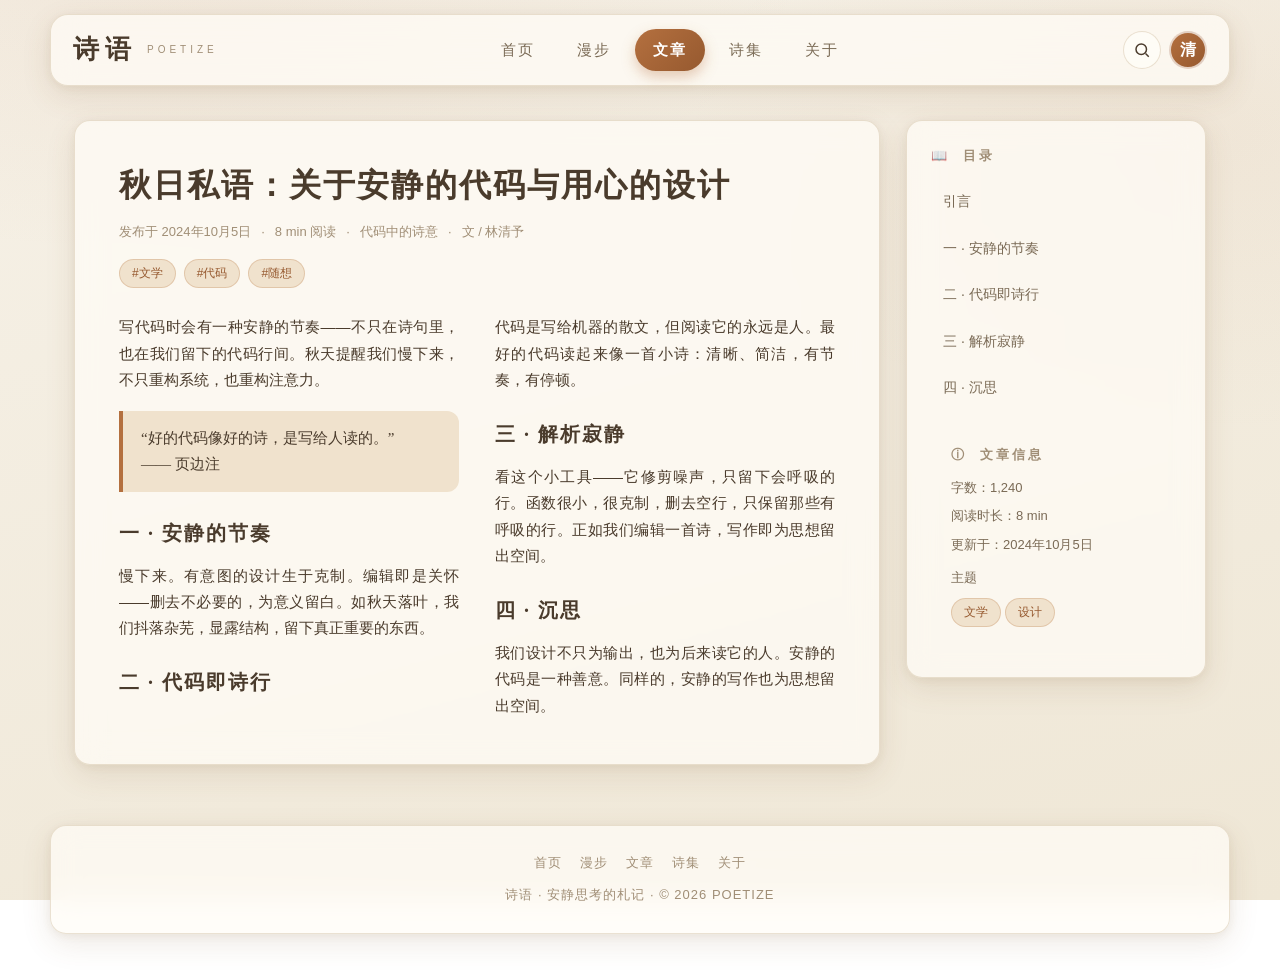
==== article.html @ 97671327 "init: 诗语 POETIZE 暖纸诗意风静态博客" ====
<!DOCTYPE html>
<html lang="zh-CN">
<head>
<meta charset="UTF-8">
<meta name="viewport" content="width=device-width, initial-scale=1.0">
<title>秋日私语 · 诗语</title>
<meta name="description" content="秋日私语：关于安静的代码与用心的设计。">
<link rel="stylesheet" href="css/style.css">
</head>
<body data-page="article">

<header class="site-header">
  <div class="header-inner">
    <a class="logo" href="index.html">
      <span class="logo-cn">诗语</span>
      <span><span class="logo-en">POETIZE</span></span>
    </a>
    <nav class="main-nav" id="mainNav">
      <a href="index.html" data-nav="index">首页</a>
      <a href="gallery.html" data-nav="gallery">漫步</a>
      <a href="article.html" data-nav="article">文章</a>
      <a href="timeline.html" data-nav="timeline">诗集</a>
      <a href="timeline.html" data-nav="about">关于</a>
    </nav>
    <div class="header-actions">
      <button class="icon-btn" id="searchBtn" aria-label="搜索">
        <svg viewBox="0 0 24 24" fill="none" stroke="currentColor" stroke-width="2"><circle cx="11" cy="11" r="7"/><path d="M21 21l-4.3-4.3"/></svg>
      </button>
      <span class="avatar" title="博主">清</span>
      <button class="icon-btn hamburger" id="hamburger" aria-label="菜单">
        <svg viewBox="0 0 24 24" fill="none" stroke="currentColor" stroke-width="2"><path d="M4 7h16M4 12h16M4 17h16"/></svg>
      </button>
    </div>
  </div>
  <div class="search-bar" id="searchBar">
    <div class="search-inner">
      <input id="searchInput" type="text" placeholder="搜索诗句、游记、随笔…">
      <div class="search-results" id="searchResults"></div>
    </div>
  </div>
</header>

<div class="wrap">
  <div class="article-wrap">
    <article class="article card">
      <h1>秋日私语：关于安静的代码与用心的设计</h1>
      <div class="meta"><span>发布于 2024年10月5日</span><span>·</span><span>8 min 阅读</span><span>·</span><span>代码中的诗意</span><span>·</span><span>文 / 林清予</span></div>
      <div class="tags"><a class="tag" href="timeline.html">#文学</a><a class="tag" href="timeline.html">#代码</a><a class="tag" href="timeline.html">#随想</a></div>

      <div class="article-body">
        <p>写代码时会有一种安静的节奏——不只在诗句里，也在我们留下的代码行间。秋天提醒我们慢下来，不只重构系统，也重构注意力。</p>

        <blockquote>“好的代码像好的诗，是写给人读的。”<br>—— 页边注</blockquote>

        <h2 id="s1">一 · 安静的节奏</h2>
        <p>慢下来。有意图的设计生于克制。编辑即是关怀——删去不必要的，为意义留白。如秋天落叶，我们抖落杂芜，显露结构，留下真正重要的东西。</p>

        <h2 id="s2">二 · 代码即诗行</h2>
        <p>代码是写给机器的散文，但阅读它的永远是人。最好的代码读起来像一首小诗：清晰、简洁，有节奏，有停顿。</p>

        <h2 id="s3">三 · 解析寂静</h2>
        <p>看这个小工具——它修剪噪声，只留下会呼吸的行。函数很小，很克制，删去空行，只保留那些有呼吸的行。正如我们编辑一首诗，写作即为思想留出空间。</p>

        <h2 id="s4">四 · 沉思</h2>
        <p>我们设计不只为输出，也为后来读它的人。安静的代码是一种善意。同样的，安静的写作也为思想留出空间。</p>
      </div>
    </article>

    <aside>
      <div class="toc-card card">
        <h4>📖 &nbsp;目录</h4>
        <nav class="toc">
          <a href="#s1" class="active">引言</a>
          <a href="#s1">一 · 安静的节奏</a>
          <a href="#s2">二 · 代码即诗行</a>
          <a href="#s3">三 · 解析寂静</a>
          <a href="#s4">四 · 沉思</a>
        </nav>
        <div class="info-card">
          <h4>ⓘ &nbsp;文章信息</h4>
          <p>字数：1,240</p>
          <p>阅读时长：8 min</p>
          <p>更新于：2024年10月5日</p>
          <p style="margin-top:10px;">主题</p>
          <p><span class="tag">文学</span><span class="tag">设计</span></p>
        </div>
      </div>
    </aside>
  </div>
</div>

<footer class="site-footer card wrap">
  <nav class="fnav">
    <a href="index.html">首页</a><a href="gallery.html">漫步</a><a href="article.html">文章</a>
    <a href="timeline.html">诗集</a><a href="timeline.html">关于</a>
  </nav>
  <p>诗语 · 安静思考的札记 · © <span id="year"></span> POETIZE</p>
</footer>

<button class="to-top" id="toTop" aria-label="回到顶部">↑</button>
<script src="js/main.js"></script>
</body>
</html>
---- css/style.css ----
/* ============================================================
   诗语 POETIZE · 暖纸诗意风（手写原创）
   纸色 #f6f1e7 / 墨色 #4a3b2c / 赭石 #b4703f
   纯静态，无构建，直接可用
   ============================================================ */

:root {
  --paper: #f6f1e7;
  --paper-deep: #efe7d6;
  --ink: #4a3b2c;
  --ink-soft: #7a6a55;
  --ink-faint: #a08e76;
  --accent: #b4703f;
  --accent-deep: #96592f;
  --accent-soft: #f0e2cd;
  --card: rgba(255, 253, 247, 0.72);
  --card-border: rgba(180, 150, 110, 0.28);
  --shadow-1: 0 2px 8px rgba(120, 85, 40, 0.08);
  --shadow-2: 0 10px 30px rgba(120, 85, 40, 0.12);
  --radius: 16px;
  --serif: "Songti SC", "STSong", "Noto Serif SC", "SimSun", serif;
  --sans: -apple-system, BlinkMacSystemFont, "Segoe UI", "PingFang SC",
          "Hiragino Sans GB", "Microsoft YaHei", "Noto Sans SC", sans-serif;
}

* { box-sizing: border-box; margin: 0; padding: 0; }
html { scroll-behavior: smooth; }

body {
  font-family: var(--sans);
  color: var(--ink);
  background:
    radial-gradient(1100px 500px at 12% -5%, rgba(180, 112, 63, 0.08), transparent 60%),
    radial-gradient(900px 500px at 95% 15%, rgba(180, 112, 63, 0.06), transparent 60%),
    linear-gradient(165deg, var(--paper), var(--paper-deep));
  background-attachment: fixed;
  line-height: 1.75;
  min-height: 100vh;
  -webkit-font-smoothing: antialiased;
}

img { max-width: 100%; display: block; }
a { color: inherit; text-decoration: none; }
h1, h2, h3, .serif { font-family: var(--serif); letter-spacing: 2px; }

.wrap { max-width: 1180px; margin: 0 auto; padding: 0 24px; }

/* ---------- 纸面卡片 ---------- */
.card {
  background: var(--card);
  -webkit-backdrop-filter: blur(14px);
  backdrop-filter: blur(14px);
  border: 1px solid var(--card-border);
  border-radius: var(--radius);
  box-shadow: var(--shadow-1), var(--shadow-2);
}

/* ---------- 页眉 ---------- */
.site-header {
  position: sticky; top: 14px; z-index: 100;
  max-width: 1180px; margin: 14px auto 0; border-radius: 18px;
  background: var(--card);
  -webkit-backdrop-filter: blur(16px); backdrop-filter: blur(16px);
  border: 1px solid var(--card-border);
  box-shadow: var(--shadow-1), var(--shadow-2);
}
.header-inner {
  display: flex; align-items: center; justify-content: space-between;
  padding: 12px 22px; gap: 12px;
}
.logo { display: flex; align-items: center; gap: 10px; }
.logo .logo-cn { font-family: var(--serif); font-size: 26px; font-weight: 700; letter-spacing: 6px; }
.logo .logo-en { font-size: 10px; letter-spacing: 4px; color: var(--ink-faint); display: block; line-height: 1; }
.main-nav { display: flex; gap: 6px; }
.main-nav a {
  padding: 8px 18px; border-radius: 999px; font-size: 15px; color: var(--ink-soft);
  white-space: nowrap; transition: all .25s ease; letter-spacing: 2px;
}
.main-nav a:hover { color: var(--accent-deep); background: var(--accent-soft); }
.main-nav a.active { color: #fff; font-weight: 700; background: linear-gradient(135deg, var(--accent), var(--accent-deep)); box-shadow: 0 6px 14px rgba(180,112,63,.35); }
.header-actions { display: flex; align-items: center; gap: 8px; }
.icon-btn {
  width: 38px; height: 38px; border-radius: 50%; border: 1px solid var(--card-border);
  background: var(--card); color: var(--ink); cursor: pointer;
  display: grid; place-items: center; transition: transform .2s ease;
}
.icon-btn:hover { transform: translateY(-2px); }
.icon-btn svg { width: 18px; height: 18px; }
.avatar {
  width: 38px; height: 38px; border-radius: 50%; flex: none;
  display: grid; place-items: center; color: #fff; font-weight: 700;
  background: linear-gradient(135deg, var(--accent), var(--accent-deep));
  border: 2px solid rgba(255,255,255,.7);
  font-family: var(--serif);
}
.hamburger { display: none; }
.search-bar { overflow: hidden; max-height: 0; transition: max-height .3s ease; }
.search-bar.open { max-height: 300px; border-top: 1px solid var(--card-border); }
.search-inner { padding: 14px 22px; }
.search-inner input {
  width: 100%; padding: 12px 16px; border-radius: 12px; font-size: 15px;
  border: 1px solid var(--card-border); background: rgba(255,255,255,.8);
  color: var(--ink); outline: none; font-family: var(--sans);
}
.search-inner input:focus { border-color: var(--accent); box-shadow: 0 0 0 3px rgba(180,112,63,.15); }
.search-results { margin-top: 10px; display: grid; gap: 8px; }
.search-results a { padding: 10px 14px; border-radius: 12px; background: var(--accent-soft); font-size: 14px; }
.search-empty { color: var(--ink-faint); font-size: 14px; padding: 8px 4px; }

/* ---------- 按钮 ---------- */
.btn {
  display: inline-flex; align-items: center; justify-content: center; gap: 8px;
  padding: 11px 30px; border-radius: 999px; border: none; cursor: pointer;
  font-size: 15px; font-weight: 700; font-family: var(--sans); letter-spacing: 2px;
  color: #fff; white-space: nowrap;
  background: linear-gradient(135deg, var(--accent), var(--accent-deep));
  box-shadow: 0 8px 20px rgba(180,112,63,.35);
  transition: transform .22s ease, box-shadow .22s ease;
}
.btn:hover { transform: translateY(-3px); box-shadow: 0 14px 28px rgba(180,112,63,.4); }

/* ---------- 首页 Hero ---------- */
.hero { position: relative; margin: 30px 0 10px; overflow: hidden; }
.hero-bg {
  position: absolute; top: 0; right: 0; bottom: 0; width: 64%;
  -webkit-mask-image: linear-gradient(90deg, transparent 0, #000 22%);
  mask-image: linear-gradient(90deg, transparent 0, #000 22%);
}
.hero-bg img { width: 100%; height: 100%; object-fit: cover; }
.hero-inner { position: relative; z-index: 1; padding: 64px 0 72px; max-width: 560px; }
.hero-inner h1 { font-size: clamp(30px, 4.4vw, 44px); margin-bottom: 14px; }
.hero-inner .sub { color: var(--ink-soft); font-size: 15.5px; margin-bottom: 26px; letter-spacing: 1px; }

/* ---------- 双栏 ---------- */
.layout { display: grid; grid-template-columns: 1fr 320px; gap: 26px; margin: 30px 0 46px; align-items: start; }
.section-title { font-size: 24px; margin: 6px 2px 4px; }
.section-sub { color: var(--ink-faint); font-size: 13px; letter-spacing: 2px; margin: 0 2px 20px; }

/* ---------- 文章卡片 ---------- */
.post-grid { display: grid; grid-template-columns: repeat(3, 1fr); gap: 20px; }
.post-card { overflow: hidden; transition: transform .28s ease, box-shadow .28s ease; display: flex; flex-direction: column; }
.post-card:hover { transform: translateY(-6px); }
.post-card .cover { overflow: hidden; margin: 10px 10px 0; border-radius: 12px; }
.post-card .cover img { width: 100%; height: 160px; object-fit: cover; transition: transform .6s ease; }
.post-card:hover .cover img { transform: scale(1.05); }
.post-body { padding: 16px 20px 20px; display: flex; flex-direction: column; flex: 1; }
.post-body h3 { font-size: 17px; margin-bottom: 8px; letter-spacing: 1px; }
.post-body h3 a:hover { color: var(--accent-deep); }
.post-excerpt { color: var(--ink-soft); font-size: 13.5px; margin-bottom: 12px;
  display: -webkit-box; -webkit-line-clamp: 2; -webkit-box-orient: vertical; overflow: hidden; }
.post-meta { margin-top: auto; display: flex; flex-wrap: wrap; gap: 8px; align-items: center; font-size: 12.5px; color: var(--ink-faint); }
.tag {
  font-size: 12px; color: var(--accent-deep); background: var(--accent-soft);
  border: 1px solid rgba(180,112,63,.25); padding: 3px 12px; border-radius: 999px; white-space: nowrap;
}
/* 宽幅大卡 */
.post-card.wide { display: grid; grid-template-columns: 200px 1fr; margin-top: 20px; }
.post-card.wide .cover { margin: 10px 0 10px 10px; }
.post-card.wide .cover img { height: 100%; min-height: 150px; }

/* ---------- 侧栏 ---------- */
.sidebar { display: grid; gap: 20px; position: sticky; top: 96px; }
.side-card { padding: 24px; text-align: center; }
.side-card h4 { font-size: 17px; margin-bottom: 16px; letter-spacing: 4px; }
.author-top .avatar.big { width: 78px; height: 78px; font-size: 30px; margin: 0 auto 10px; }
.author-top .avatar.big img { width: 100%; height: 100%; object-fit: cover; border-radius: 50%; }
.author-top .name { font-family: var(--serif); font-size: 20px; letter-spacing: 4px; }
.author-top .bio { color: var(--ink-soft); font-size: 13px; letter-spacing: 2px; margin: 6px 0 14px; }
.author-stats { display: flex; justify-content: center; gap: 26px; margin-bottom: 16px; }
.author-stats b { display: block; font-size: 19px; font-family: var(--serif); }
.author-stats span { font-size: 12px; color: var(--ink-faint); letter-spacing: 2px; }
.tag-cloud { display: flex; flex-wrap: wrap; gap: 8px; justify-content: center; }
.book-list { display: grid; gap: 10px; text-align: left; font-size: 14px; }
.book-list a { display: block; padding: 8px 4px; border-bottom: 1px dashed var(--card-border); }
.book-list a:hover { color: var(--accent-deep); }
.side-foot { margin-top: 14px; font-size: 12px; color: var(--ink-faint); letter-spacing: 2px; }

/* ---------- 相册页 ---------- */
.page-head { text-align: center; margin: 44px 0 8px; }
.page-head h1 { font-size: clamp(30px, 4.4vw, 42px); margin-bottom: 10px; }
.page-head .sub { color: var(--ink-soft); letter-spacing: 1px; font-size: 14.5px; }
.filter-bar { display: flex; align-items: center; justify-content: space-between; flex-wrap: wrap; gap: 14px; margin: 26px 2px 22px; }
.filters { display: flex; flex-wrap: wrap; gap: 8px; align-items: center; }
.filters .label { font-size: 13.5px; color: var(--ink-soft); margin-right: 4px; }
.chip {
  padding: 7px 20px; border-radius: 999px; border: 1px solid var(--card-border); cursor: pointer;
  background: var(--card); font-size: 13.5px; font-family: var(--sans); color: var(--ink-soft);
  letter-spacing: 1px; transition: all .25s ease;
}
.chip:hover { color: var(--accent-deep); transform: translateY(-2px); }
.chip.active { color: #fff; font-weight: 700; border-color: transparent;
  background: linear-gradient(135deg, var(--accent), var(--accent-deep));
  box-shadow: 0 6px 14px rgba(180,112,63,.35); }
.stats-line { font-size: 13px; color: var(--ink-faint); letter-spacing: 1px; }
.masonry { columns: 3; column-gap: 20px; margin-bottom: 50px; }
.ph {
  break-inside: avoid; margin-bottom: 20px; overflow: hidden; padding: 10px;
  transition: transform .28s ease, box-shadow .28s ease;
}
.ph:hover { transform: translateY(-5px); }
.ph img { width: 100%; border-radius: 10px; }
.ph .cap { text-align: center; padding: 10px 6px 4px; }
.ph .cap b { display: block; font-size: 14.5px; letter-spacing: 1px; }
.ph .cap span { display: block; font-size: 12.5px; color: var(--ink-faint); margin-top: 2px; }
.ph .cap small { display: block; font-size: 12px; color: var(--ink-soft); margin-top: 2px; }
.ph.hide { display: none; }

/* ---------- 时间线 ---------- */
.timeline { position: relative; max-width: 980px; margin: 20px auto 60px; padding: 10px 0; }
.timeline::before {
  content: ""; position: absolute; left: 50%; top: 0; bottom: 0; width: 2px;
  transform: translateX(-50%);
  background: linear-gradient(180deg, transparent, var(--accent) 12%, var(--accent) 88%, transparent);
}
.tl-row { position: relative; width: 50%; padding: 0 44px 36px 0; }
.tl-row.right { margin-left: 50%; padding: 0 0 36px 44px; }
.tl-dot {
  position: absolute; top: 26px; width: 14px; height: 14px; border-radius: 50%;
  background: var(--accent); border: 3px solid #fdf9f0;
  box-shadow: 0 0 0 4px rgba(180,112,63,.25);
}
.tl-row .tl-dot { right: -7px; }
.tl-row.right .tl-dot { left: -7px; }
.tl-card { padding: 22px 24px; transition: transform .25s ease; }
.tl-card:hover { transform: translateY(-4px); }
.tl-tag {
  display: inline-block; font-size: 12px; color: var(--accent-deep); background: var(--accent-soft);
  border: 1px solid rgba(180,112,63,.25); padding: 3px 14px; border-radius: 999px; margin-bottom: 10px;
  letter-spacing: 1px; white-space: nowrap;
}
.tl-card h3 { font-size: 18px; margin-bottom: 8px; letter-spacing: 1px; }
.tl-card p { font-size: 14px; color: var(--ink-soft); }
.tl-meta { display: flex; gap: 14px; margin-top: 12px; font-size: 12.5px; color: var(--ink-faint); }
.tl-date {
  position: absolute; top: 20px; font-size: 12.5px; color: var(--ink-soft); white-space: nowrap;
  background: var(--card); border: 1px solid var(--card-border); border-radius: 999px; padding: 4px 14px;
}
.tl-row .tl-date { right: -118px; }
.tl-row.right .tl-date { left: -118px; }

/* ---------- 文章页 ---------- */
.article-wrap { display: grid; grid-template-columns: 1fr 300px; gap: 26px; margin: 34px 0 60px; align-items: start; }
.article { padding: 40px 44px; }
.article h1 { font-size: clamp(24px, 3.2vw, 32px); margin-bottom: 12px; line-height: 1.5; }
.article .meta { display: flex; flex-wrap: wrap; gap: 10px; font-size: 13px; color: var(--ink-faint); margin-bottom: 16px; }
.article .tags { display: flex; gap: 8px; flex-wrap: wrap; margin-bottom: 26px; }
.article-body { columns: 2; column-gap: 36px; font-size: 15px; }
.article-body p { margin-bottom: 16px; text-align: justify; }
.article-body h2 { font-size: 20px; margin: 24px 0 12px; break-inside: avoid; }
.article-body blockquote {
  margin: 18px 0; padding: 14px 18px; border-left: 4px solid var(--accent);
  background: var(--accent-soft); border-radius: 0 12px 12px 0; font-family: var(--serif);
  break-inside: avoid;
}
.toc-card { padding: 24px; position: sticky; top: 96px; }
.toc-card h4 { font-size: 13px; letter-spacing: 3px; color: var(--ink-faint); margin-bottom: 14px; }
.toc { list-style: none; display: grid; gap: 6px; }
.toc a { display: block; padding: 8px 12px; border-radius: 10px; font-size: 14px; color: var(--ink-soft); }
.toc a:hover, .toc a.active { background: var(--accent-soft); color: var(--accent-deep); font-weight: 700; }
.info-card { margin-top: 18px; padding: 18px 20px; font-size: 13px; color: var(--ink-soft); }
.info-card h4 { font-size: 13px; letter-spacing: 3px; color: var(--ink-faint); margin-bottom: 10px; }
.info-card p { margin-bottom: 6px; }
.info-card .tag { margin: 2px 4px 2px 0; display: inline-block; }

/* ---------- 页脚 ---------- */
.site-footer { margin: 10px auto 36px; padding: 26px 30px; text-align: center; color: var(--ink-faint); font-size: 13px; letter-spacing: 1px; }
.site-footer .fnav { display: flex; justify-content: center; flex-wrap: wrap; gap: 18px; margin-bottom: 10px; }
.site-footer .fnav a:hover { color: var(--accent-deep); }

/* ---------- 回到顶部 ---------- */
.to-top {
  position: fixed; right: 26px; bottom: 30px; z-index: 90;
  width: 48px; height: 48px; border-radius: 50%; border: 1px solid var(--card-border);
  background: linear-gradient(135deg, var(--accent), var(--accent-deep)); color: #fff;
  font-size: 20px; cursor: pointer; display: grid; place-items: center;
  box-shadow: 0 10px 24px rgba(180,112,63,.4);
  opacity: 0; pointer-events: none; transform: translateY(12px); transition: all .3s ease;
}
.to-top.show { opacity: 1; pointer-events: auto; transform: none; }

/* ---------- 响应式 ---------- */
@media (max-width: 1020px) {
  .masonry { columns: 2; }
  .article-body { columns: 1; }
}
@media (max-width: 900px) {
  .layout, .article-wrap { grid-template-columns: 1fr; }
  .sidebar, .toc-card { position: static; }
  .post-grid { grid-template-columns: 1fr; }
  .post-card.wide { grid-template-columns: 1fr; }
  .post-card.wide .cover { margin: 10px 10px 0; }
  .hero-bg { position: relative; width: 100%; height: 220px;
    -webkit-mask-image: none; mask-image: none; margin-top: 20px; border-radius: 14px; overflow: hidden; }
  .hero-inner { padding: 40px 0 8px; max-width: none; }
  .timeline::before { left: 8px; }
  .tl-row, .tl-row.right { width: 100%; margin: 0; padding: 0 0 28px 34px; }
  .tl-row .tl-dot, .tl-row.right .tl-dot { left: 1px; right: auto; }
  .tl-row .tl-date, .tl-row.right .tl-date { position: static; display: inline-block; margin-bottom: 10px; }
  .article { padding: 28px 22px; }
}
@media (max-width: 760px) {
  .main-nav {
    position: absolute; top: calc(100% + 10px); left: 0; right: 0;
    flex-direction: column; padding: 12px; gap: 4px;
    background: var(--card); border: 1px solid var(--card-border); border-radius: 16px;
    -webkit-backdrop-filter: blur(20px); backdrop-filter: blur(20px);
    box-shadow: var(--shadow-2); display: none;
  }
  .main-nav.open { display: flex; }
  .hamburger { display: grid; }
  .site-header { top: 8px; }
  .masonry { columns: 1; }
  .filter-bar { flex-direction: column; align-items: flex-start; }
  .to-top { right: 16px; bottom: 20px; }
}
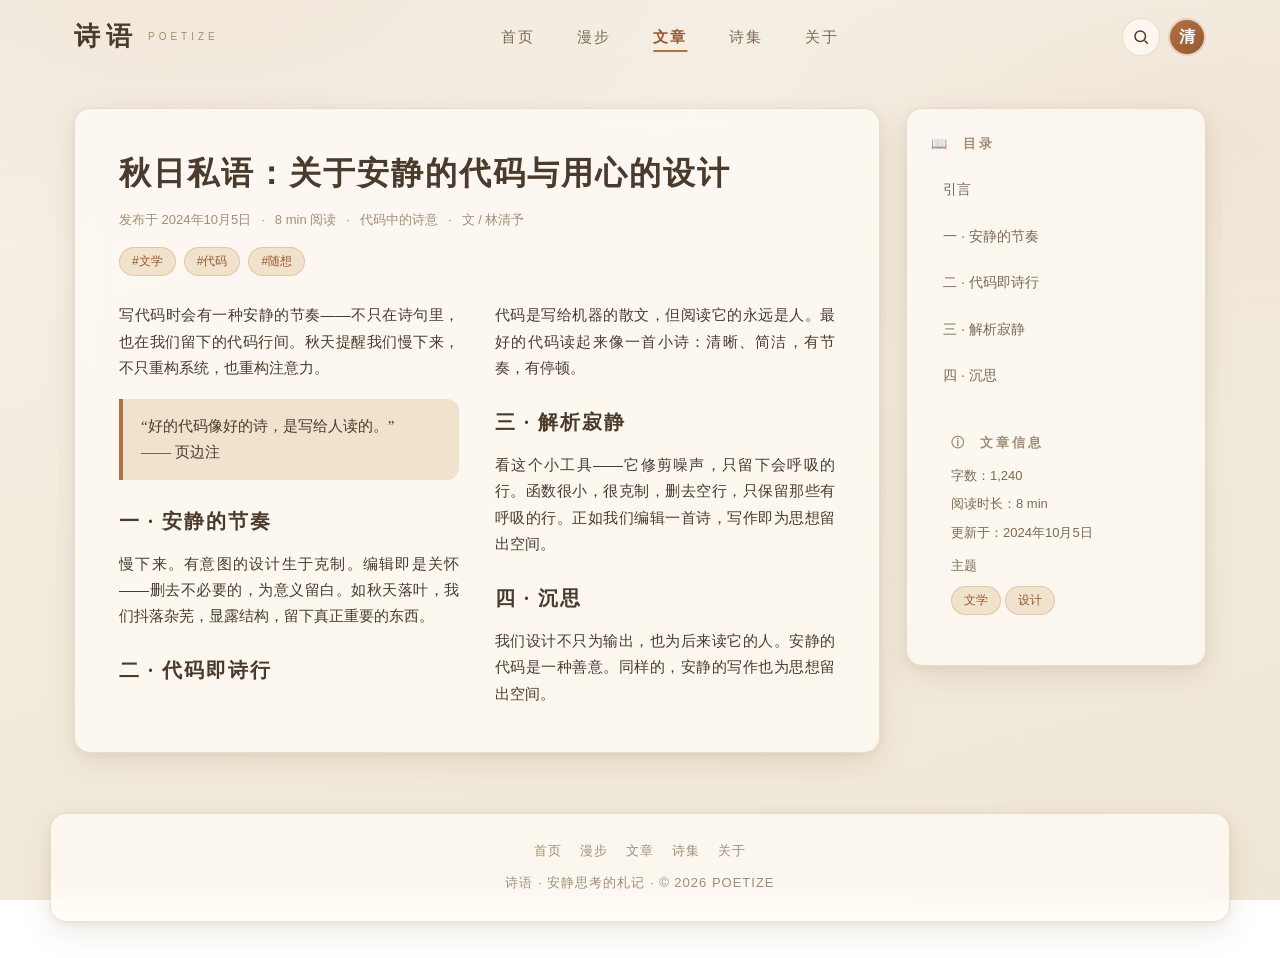
==== commit f40a3018: "CSS/JS 加版本号强制刷新缓存" ====
--- a/article.html
+++ b/article.html
@@ -5,7 +5,7 @@
 <meta name="viewport" content="width=device-width, initial-scale=1.0">
 <title>秋日私语 · 诗语</title>
 <meta name="description" content="秋日私语：关于安静的代码与用心的设计。">
-<link rel="stylesheet" href="css/style.css">
+<link rel="stylesheet" href="css/style.css?v=2">
 </head>
 <body data-page="article">
 
@@ -98,6 +98,6 @@
 </footer>
 
 <button class="to-top" id="toTop" aria-label="回到顶部">↑</button>
-<script src="js/main.js"></script>
+<script src="js/main.js?v=2"></script>
 </body>
 </html>
--- a/css/style.css
+++ b/css/style.css
@@ -57,27 +57,28 @@
 
 /* ---------- 页眉 ---------- */
 .site-header {
-  position: sticky; top: 14px; z-index: 100;
-  max-width: 1180px; margin: 14px auto 0; border-radius: 18px;
-  background: var(--card);
-  -webkit-backdrop-filter: blur(16px); backdrop-filter: blur(16px);
-  border: 1px solid var(--card-border);
-  box-shadow: var(--shadow-1), var(--shadow-2);
+  position: sticky; top: 0; z-index: 100;
+  background: transparent; border: none; box-shadow: none;
+  -webkit-backdrop-filter: none; backdrop-filter: none;
 }
 .header-inner {
   display: flex; align-items: center; justify-content: space-between;
-  padding: 12px 22px; gap: 12px;
+  max-width: 1180px; margin: 0 auto; padding: 14px 24px; gap: 12px;
 }
 .logo { display: flex; align-items: center; gap: 10px; }
 .logo .logo-cn { font-family: var(--serif); font-size: 26px; font-weight: 700; letter-spacing: 6px; }
 .logo .logo-en { font-size: 10px; letter-spacing: 4px; color: var(--ink-faint); display: block; line-height: 1; }
 .main-nav { display: flex; gap: 6px; }
 .main-nav a {
-  padding: 8px 18px; border-radius: 999px; font-size: 15px; color: var(--ink-soft);
-  white-space: nowrap; transition: all .25s ease; letter-spacing: 2px;
-}
-.main-nav a:hover { color: var(--accent-deep); background: var(--accent-soft); }
-.main-nav a.active { color: #fff; font-weight: 700; background: linear-gradient(135deg, var(--accent), var(--accent-deep)); box-shadow: 0 6px 14px rgba(180,112,63,.35); }
+  padding: 8px 18px; font-size: 15px; color: var(--ink-soft);
+  white-space: nowrap; transition: color .25s ease; letter-spacing: 2px;
+}
+.main-nav a:hover { color: var(--accent-deep); }
+.main-nav a.active {
+  color: var(--accent-deep); font-weight: 700;
+  text-decoration: underline; text-underline-offset: 8px; text-decoration-thickness: 2px;
+  text-decoration-color: var(--accent);
+}
 .header-actions { display: flex; align-items: center; gap: 8px; }
 .icon-btn {
   width: 38px; height: 38px; border-radius: 50%; border: 1px solid var(--card-border);
@@ -120,7 +121,7 @@
 .btn:hover { transform: translateY(-3px); box-shadow: 0 14px 28px rgba(180,112,63,.4); }
 
 /* ---------- 首页 Hero ---------- */
-.hero { position: relative; margin: 30px 0 10px; overflow: hidden; }
+.hero { position: relative; margin: 0 0 10px; overflow: hidden; }
 .hero-bg {
   position: absolute; top: 0; right: 0; bottom: 0; width: 64%;
   -webkit-mask-image: linear-gradient(90deg, transparent 0, #000 22%);
@@ -308,7 +309,7 @@
   }
   .main-nav.open { display: flex; }
   .hamburger { display: grid; }
-  .site-header { top: 8px; }
+  .site-header { top: 0; }
   .masonry { columns: 1; }
   .filter-bar { flex-direction: column; align-items: flex-start; }
   .to-top { right: 16px; bottom: 20px; }
